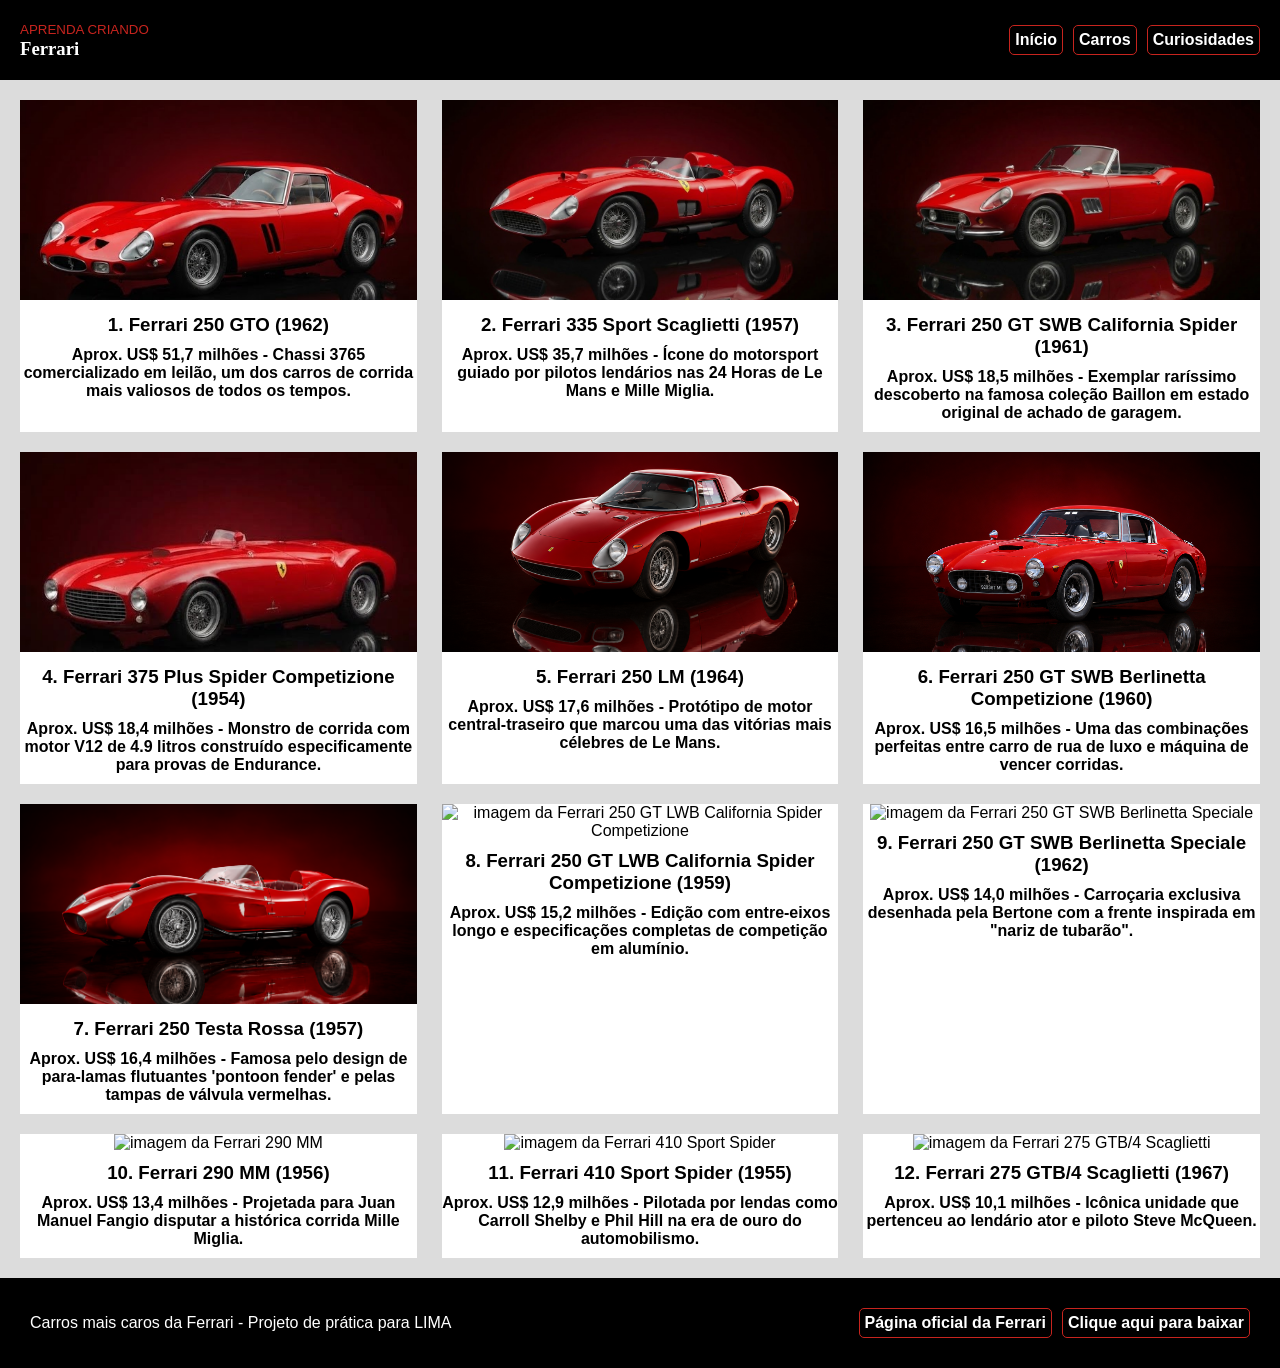
==== pages/carros.html @ cf208a7a "atualização" ====
<!DOCTYPE html>
<html lang="pt-BR">
    <head>
        <meta charset="UTF-8" />
        <title>Carros mais caros da Ferrari</title>
        <link rel="stylesheet" href="../css/carros.css" />
    </head>
    <body>
        <header>
            <section id="inicio">
                <article>
                    <p><small>Aprenda criando</small></p>
                    <h1>Ferrari</h1>
                </article>
            </section>

            <section id="menu">
                <a href="/">Início</a>
                <a href="carros.html">Carros</a>
                <a href="../pages/curiosidades.html">Curiosidades</a>
            </section>
        </header>
        <main>
            <section id="cards">
                <article class="card">
                    <img src="../assets/img/ferrari-250-gto.png" alt="imagem da Ferrari 250 GTO"/>
                    <h3>1. Ferrari 250 GTO (1962)</h3>
                    <p>Aprox. US$ 51,7 milhões - Chassi 3765 comercializado em leilão, um dos carros de corrida mais valiosos de todos os tempos.</p>
                </article>

                <article class="card">
                    <img src="../assets/img/ferrari-335-sport-scaglietti.png" alt="imagem da Ferrari 335 Sport Scaglietti"/>
                    <h3>2. Ferrari 335 Sport Scaglietti (1957)</h3>
                    <p>Aprox. US$ 35,7 milhões - Ícone do motorsport guiado por pilotos lendários nas 24 Horas de Le Mans e Mille Miglia.</p>
                </article>

                <article class="card">
                    <img src="../assets/img/ferrari-250-gt-swb-california-spider.png" alt="imagem da Ferrari 250 GT SWB California Spider"/>
                    <h3>3. Ferrari 250 GT SWB California Spider (1961)</h3>
                    <p>Aprox. US$ 18,5 milhões - Exemplar raríssimo descoberto na famosa coleção Baillon em estado original de achado de garagem.</p>
                </article>

                <article class="card">
                    <img src="../assets/img/ferrari-375-plus-spider-competizione.png" alt="imagem da Ferrari 375 Plus Spider Competizione"/>
                    <h3>4. Ferrari 375 Plus Spider Competizione (1954)</h3>
                    <p>Aprox. US$ 18,4 milhões - Monstro de corrida com motor V12 de 4.9 litros construído especificamente para provas de Endurance.</p>
                </article>

                <article class="card">
                    <img src="../assets/img/ferrari-250-lm.png" alt="imagem da Ferrari 250 LM"/>
                    <h3>5. Ferrari 250 LM (1964)</h3>
                    <p>Aprox. US$ 17,6 milhões - Protótipo de motor central-traseiro que marcou uma das vitórias mais célebres de Le Mans.</p>
                </article>

                <article class="card">
                    <img src="../assets/img/ferrari-250-gt-swb-berlinetta-competizione.png" alt="imagem da Ferrari 250 GT SWB Berlinetta Competizione"/>
                    <h3>6. Ferrari 250 GT SWB Berlinetta Competizione (1960)</h3>
                    <p>Aprox. US$ 16,5 milhões - Uma das combinações perfeitas entre carro de rua de luxo e máquina de vencer corridas.</p>
                </article>

                <article class="card">
                    <img src="../assets/img/ferrari-250-testa-rossa.png" alt="imagem da Ferrari 250 Testa Rossa"/>
                    <h3>7. Ferrari 250 Testa Rossa (1957)</h3>
                    <p>Aprox. US$ 16,4 milhões - Famosa pelo design de para-lamas flutuantes 'pontoon fender' e pelas tampas de válvula vermelhas.</p>
                </article>

                <article class="card">
                    <img src="../assets/img/ferrari-250-gt-lwb-california-spider-competizione.jpg" alt="imagem da Ferrari 250 GT LWB California Spider Competizione"/>
                    <h3>8. Ferrari 250 GT LWB California Spider Competizione (1959)</h3>
                    <p>Aprox. US$ 15,2 milhões - Edição com entre-eixos longo e especificações completas de competição em alumínio.</p>
                </article>

                <article class="card">
                    <img src="../assets/img/ferrari-250-gt-swb-berlinetta-speciale.jpg" alt="imagem da Ferrari 250 GT SWB Berlinetta Speciale"/>
                    <h3>9. Ferrari 250 GT SWB Berlinetta Speciale (1962)</h3>
                    <p>Aprox. US$ 14,0 milhões - Carroçaria exclusiva desenhada pela Bertone com a frente inspirada em "nariz de tubarão".</p>
                </article>

                <article class="card">
                    <img src="../assets/img/ferrari-290-mm.jpg" alt="imagem da Ferrari 290 MM"/>
                    <h3>10. Ferrari 290 MM (1956)</h3>
                    <p>Aprox. US$ 13,4 milhões - Projetada para Juan Manuel Fangio disputar a histórica corrida Mille Miglia.</p>
                </article>

                <article class="card">
                    <img src="../assets/img/ferrari-410-sport-spider.jpg" alt="imagem da Ferrari 410 Sport Spider"/>
                    <h3>11. Ferrari 410 Sport Spider (1955)</h3>
                    <p>Aprox. US$ 12,9 milhões - Pilotada por lendas como Carroll Shelby e Phil Hill na era de ouro do automobilismo.</p>
                </article>

                <article class="card">
                    <img src="../assets/img/ferrari-275-gtb-4-scaglietti.png" alt="imagem da Ferrari 275 GTB/4 Scaglietti"/>
                    <h3>12. Ferrari 275 GTB/4 Scaglietti (1967)</h3>
                    <p>Aprox. US$ 10,1 milhões - Icônica unidade que pertenceu ao lendário ator e piloto Steve McQueen.</p>
                </article>
            </section>
        </main>
        <footer id="footer">
            <p>Carros mais caros da Ferrari - Projeto de prática para LIMA</p>
            <section id="menu-final">
                <a href="https://www.ferrari.com/pt-BR" target="_blank" rel="noreferrer">Página oficial da Ferrari</a>
                <a href="../assets/files/teste.txt" download>Clique aqui para baixar</a>
            </section>
        </footer>
    </body>
</html>
---- css/carros.css ----
* {
    padding: 0;
    margin: 0;
    box-sizing: border-box;
}

body {
    font-family: 'Franklin Gothic Medium', 'Arial Narrow', Arial, sans-serif;
    background-color: gainsboro;
}

h1 {
    font-family: Georgia, 'Times New Roman', Times, serif;
}

h2 {
    font-family: Georgia, 'Times New Roman', Times, serif;
}

header {
    background-color: black;
    color: white;
    padding: 20px;
    display: flex;
    justify-content: space-between;
    align-items: center;
}

a {
    text-decoration: none;
    color: white;
    border: 1px solid #c7241e;
    padding: 5px;
    border-radius: 5px;
    font-weight: bold;
}

#menu {
    display: flex;
    flex-direction: row;
    justify-content: flex-end;
    align-items: center;
    flex-wrap: nowrap;
    gap: 10px;
}

#cards {
    display: flex;
    gap: 20px;
    justify-content: space-between;
    flex-wrap: wrap;
    padding: 20px;
}

.card {
    background-color: white;
    width: 32%;
    text-align: center;
}

.card img {
    width: 100%;
    height: 200px;
    object-fit: cover;
}

.card h3 {
    margin-top: 10px;
}

.card p {
    margin-top: 10px;
    margin-bottom: 10px;
    font-weight: bold;
}

small {
    color: #c7241e;
    text-transform: uppercase;
}

footer {
    padding: 30px;
    background-color: black;
    display: flex;
    justify-content: space-between;
    align-items: center;
}

footer p {
    color: white;
}

#menu-final {
    display: flex;
    flex-direction: row;
    justify-content: flex-end;
    align-items: center;
    flex-wrap: nowrap;
    gap: 10px;
}
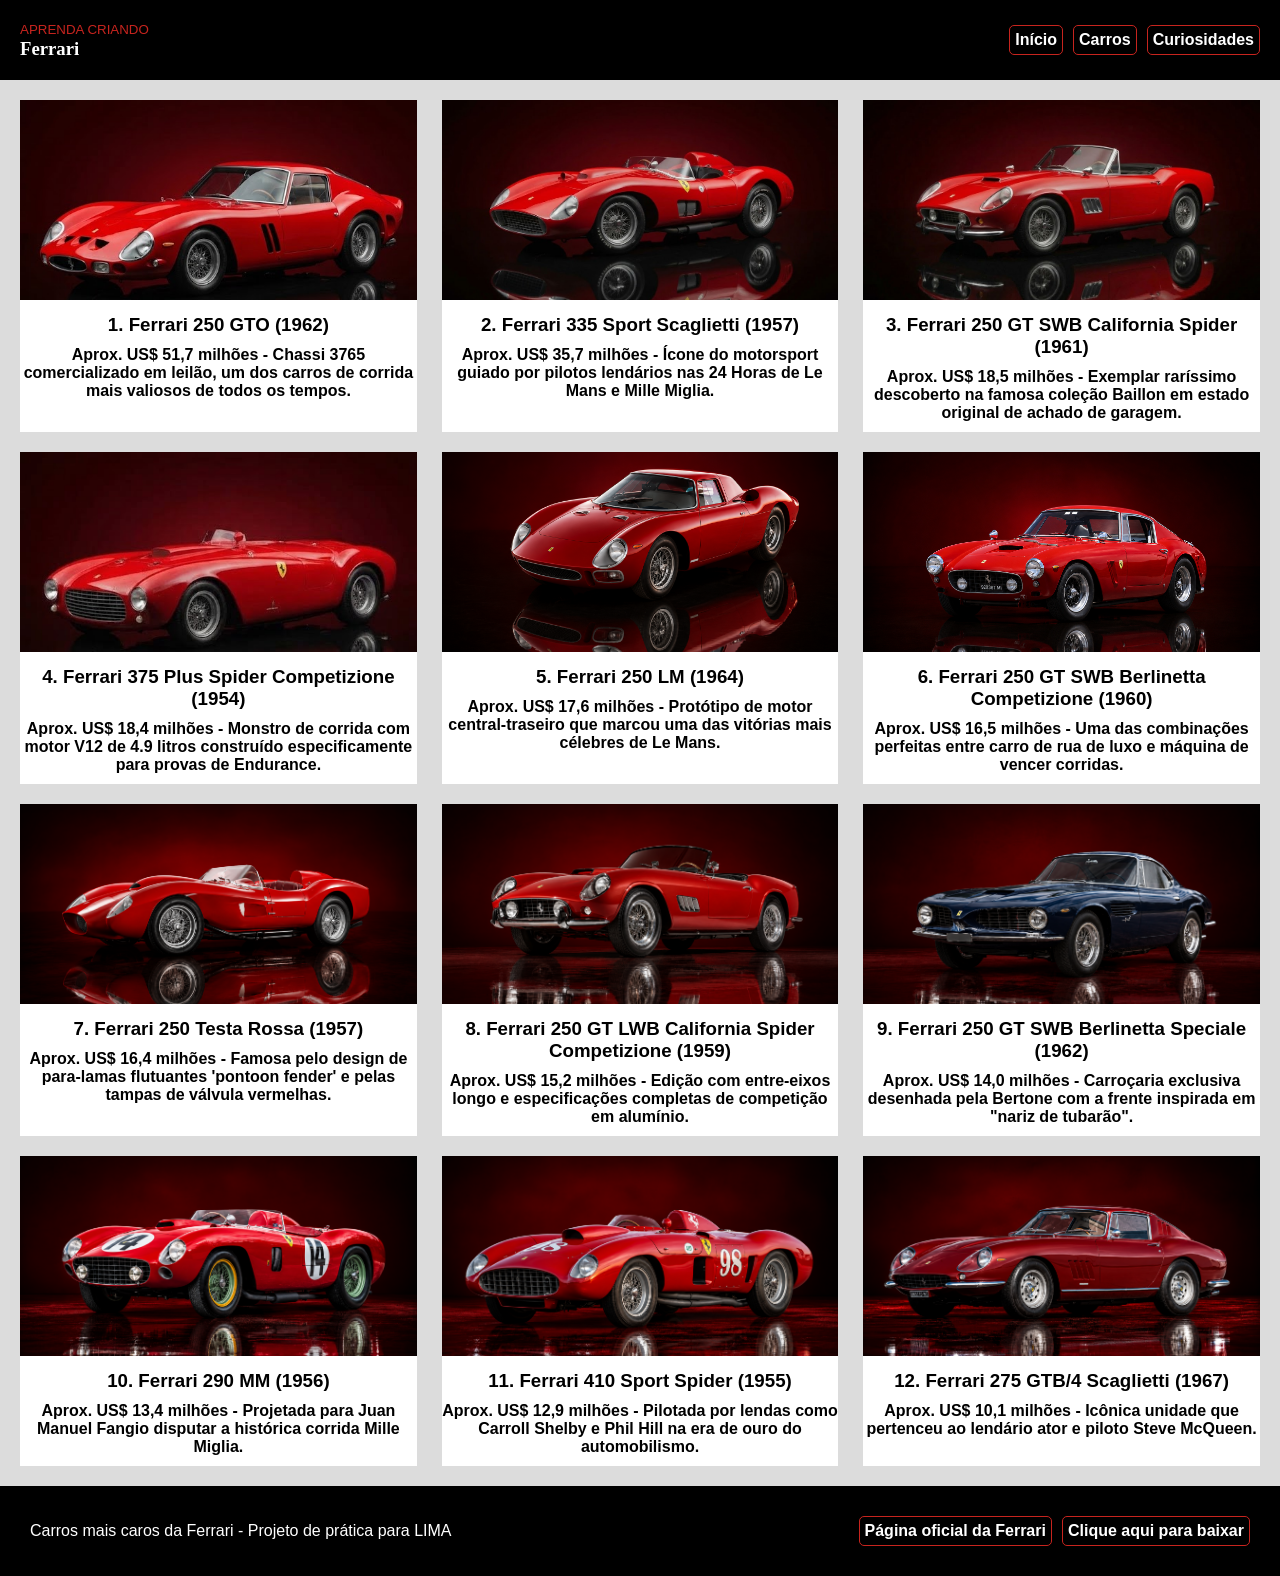
==== commit 56fb198c: "feat:finalização dos codigos" ====
--- a/pages/carros.html
+++ b/pages/carros.html
@@ -65,25 +65,25 @@
                 </article>
 
                 <article class="card">
-                    <img src="../assets/img/ferrari-250-gt-lwb-california-spider-competizione.jpg" alt="imagem da Ferrari 250 GT LWB California Spider Competizione"/>
+                    <img src="../assets/img/ferrari-250-gt-lwb-california-spider-competizione.png" alt="imagem da Ferrari 250 GT LWB California Spider Competizione"/>
                     <h3>8. Ferrari 250 GT LWB California Spider Competizione (1959)</h3>
                     <p>Aprox. US$ 15,2 milhões - Edição com entre-eixos longo e especificações completas de competição em alumínio.</p>
                 </article>
 
                 <article class="card">
-                    <img src="../assets/img/ferrari-250-gt-swb-berlinetta-speciale.jpg" alt="imagem da Ferrari 250 GT SWB Berlinetta Speciale"/>
+                    <img src="../assets/img/ferrari-250-gt-swb-berlinetta-speciale.png" alt="imagem da Ferrari 250 GT SWB Berlinetta Speciale"/>
                     <h3>9. Ferrari 250 GT SWB Berlinetta Speciale (1962)</h3>
                     <p>Aprox. US$ 14,0 milhões - Carroçaria exclusiva desenhada pela Bertone com a frente inspirada em "nariz de tubarão".</p>
                 </article>
 
                 <article class="card">
-                    <img src="../assets/img/ferrari-290-mm.jpg" alt="imagem da Ferrari 290 MM"/>
+                    <img src="../assets/img/ferrari-290-mm.png" alt="imagem da Ferrari 290 MM"/>
                     <h3>10. Ferrari 290 MM (1956)</h3>
                     <p>Aprox. US$ 13,4 milhões - Projetada para Juan Manuel Fangio disputar a histórica corrida Mille Miglia.</p>
                 </article>
 
                 <article class="card">
-                    <img src="../assets/img/ferrari-410-sport-spider.jpg" alt="imagem da Ferrari 410 Sport Spider"/>
+                    <img src="../assets/img/ferrari-410-sport-spider.png" alt="imagem da Ferrari 410 Sport Spider"/>
                     <h3>11. Ferrari 410 Sport Spider (1955)</h3>
                     <p>Aprox. US$ 12,9 milhões - Pilotada por lendas como Carroll Shelby e Phil Hill na era de ouro do automobilismo.</p>
                 </article>
